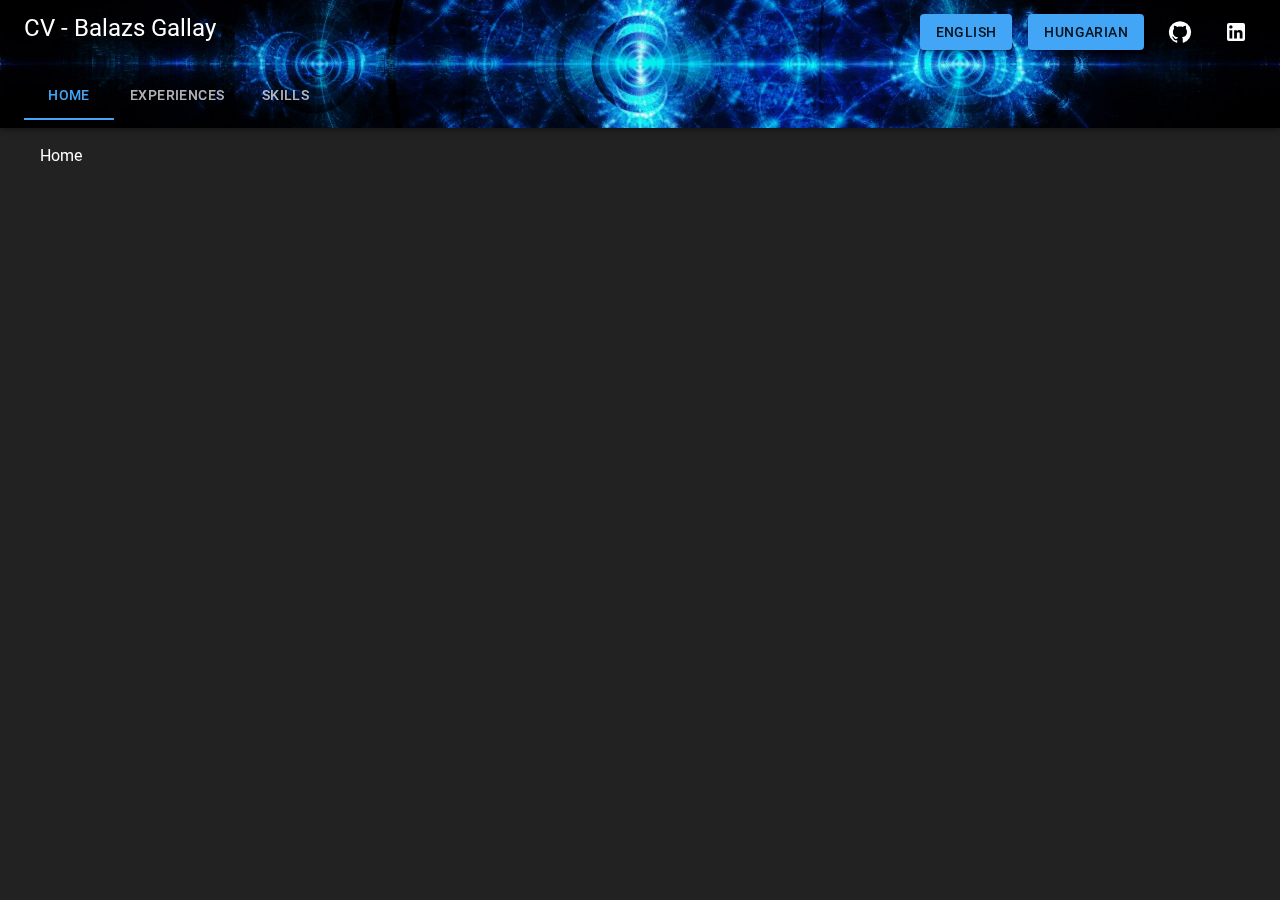
==== cv/index.html @ 75e8add3 "Updated CV files from ref e1e57a3357de95a9c40e826253fbd08ec654355c" ====
<!doctype html>
<html lang="en">
  <head>
    <meta charset="UTF-8" />
    <meta name="viewport" content="width=device-width, initial-scale=1.0" />
    <title>CV</title>
    <script type="module" crossorigin src="/cv/assets/index-D2otqBF9.js"></script>
    <link rel="stylesheet" crossorigin href="/cv/assets/index-BlYhr81w.css">
  </head>
  <body>
    <div id="root"></div>
  </body>
</html>
---- cv/assets/index-BlYhr81w.css ----
@font-face{font-family:Roboto;font-style:normal;font-display:swap;font-weight:300;src:url(/cv/assets/roboto-cyrillic-ext-300-normal-TzZWIuiO.woff2) format("woff2"),url(/cv/assets/roboto-cyrillic-ext-300-normal-C7AGhuC_.woff) format("woff");unicode-range:U+0460-052F,U+1C80-1C88,U+20B4,U+2DE0-2DFF,U+A640-A69F,U+FE2E-FE2F}@font-face{font-family:Roboto;font-style:normal;font-display:swap;font-weight:300;src:url(/cv/assets/roboto-cyrillic-300-normal-D6mjswgs.woff2) format("woff2"),url(/cv/assets/roboto-cyrillic-300-normal-UX5PCucy.woff) format("woff");unicode-range:U+0301,U+0400-045F,U+0490-0491,U+04B0-04B1,U+2116}@font-face{font-family:Roboto;font-style:normal;font-display:swap;font-weight:300;src:url([data-uri]) format("woff2"),url([data-uri]) format("woff");unicode-range:U+1F00-1FFF}@font-face{font-family:Roboto;font-style:normal;font-display:swap;font-weight:300;src:url(/cv/assets/roboto-greek-300-normal-ndiuWqED.woff2) format("woff2"),url(/cv/assets/roboto-greek-300-normal-Dgbe-dnN.woff) format("woff");unicode-range:U+0370-0377,U+037A-037F,U+0384-038A,U+038C,U+038E-03A1,U+03A3-03FF}@font-face{font-family:Roboto;font-style:normal;font-display:swap;font-weight:300;src:url(/cv/assets/roboto-vietnamese-300-normal-CnPrVvBs.woff2) format("woff2"),url(/cv/assets/roboto-vietnamese-300-normal-DOxDZ6bW.woff) format("woff");unicode-range:U+0102-0103,U+0110-0111,U+0128-0129,U+0168-0169,U+01A0-01A1,U+01AF-01B0,U+0300-0301,U+0303-0304,U+0308-0309,U+0323,U+0329,U+1EA0-1EF9,U+20AB}@font-face{font-family:Roboto;font-style:normal;font-display:swap;font-weight:300;src:url(/cv/assets/roboto-latin-ext-300-normal-DEsNdRC-.woff2) format("woff2"),url(/cv/assets/roboto-latin-ext-300-normal-CaUuWeqj.woff) format("woff");unicode-range:U+0100-02AF,U+0304,U+0308,U+0329,U+1E00-1E9F,U+1EF2-1EFF,U+2020,U+20A0-20AB,U+20AD-20C0,U+2113,U+2C60-2C7F,U+A720-A7FF}@font-face{font-family:Roboto;font-style:normal;font-display:swap;font-weight:300;src:url(/cv/assets/roboto-latin-300-normal-ThHrQhYb.woff2) format("woff2"),url(/cv/assets/roboto-latin-300-normal-lq7MgJXa.woff) format("woff");unicode-range:U+0000-00FF,U+0131,U+0152-0153,U+02BB-02BC,U+02C6,U+02DA,U+02DC,U+0304,U+0308,U+0329,U+2000-206F,U+2074,U+20AC,U+2122,U+2191,U+2193,U+2212,U+2215,U+FEFF,U+FFFD}@font-face{font-family:Roboto;font-style:normal;font-display:swap;font-weight:400;src:url(/cv/assets/roboto-cyrillic-ext-400-normal-DORK9bGA.woff2) format("woff2"),url(/cv/assets/roboto-cyrillic-ext-400-normal--KougVX-.woff) format("woff");unicode-range:U+0460-052F,U+1C80-1C88,U+20B4,U+2DE0-2DFF,U+A640-A69F,U+FE2E-FE2F}@font-face{font-family:Roboto;font-style:normal;font-display:swap;font-weight:400;src:url(/cv/assets/roboto-cyrillic-400-normal-DVDTZtmW.woff2) format("woff2"),url(/cv/assets/roboto-cyrillic-400-normal-DCQqOlfN.woff) format("woff");unicode-range:U+0301,U+0400-045F,U+0490-0491,U+04B0-04B1,U+2116}@font-face{font-family:Roboto;font-style:normal;font-display:swap;font-weight:400;src:url([data-uri]) format("woff2"),url([data-uri]) format("woff");unicode-range:U+1F00-1FFF}@font-face{font-family:Roboto;font-style:normal;font-display:swap;font-weight:400;src:url(/cv/assets/roboto-greek-400-normal-BRWHCUYo.woff2) format("woff2"),url(/cv/assets/roboto-greek-400-normal-BnGNaKeW.woff) format("woff");unicode-range:U+0370-0377,U+037A-037F,U+0384-038A,U+038C,U+038E-03A1,U+03A3-03FF}@font-face{font-family:Roboto;font-style:normal;font-display:swap;font-weight:400;src:url(/cv/assets/roboto-vietnamese-400-normal-kCRe3VZk.woff2) format("woff2"),url(/cv/assets/roboto-vietnamese-400-normal-BkEBOAV9.woff) format("woff");unicode-range:U+0102-0103,U+0110-0111,U+0128-0129,U+0168-0169,U+01A0-01A1,U+01AF-01B0,U+0300-0301,U+0303-0304,U+0308-0309,U+0323,U+0329,U+1EA0-1EF9,U+20AB}@font-face{font-family:Roboto;font-style:normal;font-display:swap;font-weight:400;src:url(/cv/assets/roboto-latin-ext-400-normal-4bLplyDh.woff2) format("woff2"),url(/cv/assets/roboto-latin-ext-400-normal-DloBNwoc.woff) format("woff");unicode-range:U+0100-02AF,U+0304,U+0308,U+0329,U+1E00-1E9F,U+1EF2-1EFF,U+2020,U+20A0-20AB,U+20AD-20C0,U+2113,U+2C60-2C7F,U+A720-A7FF}@font-face{font-family:Roboto;font-style:normal;font-display:swap;font-weight:400;src:url(/cv/assets/roboto-latin-400-normal-mTIRXP6Y.woff2) format("woff2"),url(/cv/assets/roboto-latin-400-normal-BU1SoK4h.woff) format("woff");unicode-range:U+0000-00FF,U+0131,U+0152-0153,U+02BB-02BC,U+02C6,U+02DA,U+02DC,U+0304,U+0308,U+0329,U+2000-206F,U+2074,U+20AC,U+2122,U+2191,U+2193,U+2212,U+2215,U+FEFF,U+FFFD}@font-face{font-family:Roboto;font-style:normal;font-display:swap;font-weight:500;src:url(/cv/assets/roboto-cyrillic-ext-500-normal-G9W8hgzQ.woff2) format("woff2"),url(/cv/assets/roboto-cyrillic-ext-500-normal-sraxM_lR.woff) format("woff");unicode-range:U+0460-052F,U+1C80-1C88,U+20B4,U+2DE0-2DFF,U+A640-A69F,U+FE2E-FE2F}@font-face{font-family:Roboto;font-style:normal;font-display:swap;font-weight:500;src:url(/cv/assets/roboto-cyrillic-500-normal-DAkZhMOh.woff2) format("woff2"),url(/cv/assets/roboto-cyrillic-500-normal-QpWeYsca.woff) format("woff");unicode-range:U+0301,U+0400-045F,U+0490-0491,U+04B0-04B1,U+2116}@font-face{font-family:Roboto;font-style:normal;font-display:swap;font-weight:500;src:url([data-uri]) format("woff2"),url([data-uri]) format("woff");unicode-range:U+1F00-1FFF}@font-face{font-family:Roboto;font-style:normal;font-display:swap;font-weight:500;src:url(/cv/assets/roboto-greek-500-normal-CpESfwfG.woff2) format("woff2"),url(/cv/assets/roboto-greek-500-normal-CVjdsdX9.woff) format("woff");unicode-range:U+0370-0377,U+037A-037F,U+0384-038A,U+038C,U+038E-03A1,U+03A3-03FF}@font-face{font-family:Roboto;font-style:normal;font-display:swap;font-weight:500;src:url(/cv/assets/roboto-vietnamese-500-normal-CcijQRVW.woff2) format("woff2"),url(/cv/assets/roboto-vietnamese-500-normal-Bwg8Dbh6.woff) format("woff");unicode-range:U+0102-0103,U+0110-0111,U+0128-0129,U+0168-0169,U+01A0-01A1,U+01AF-01B0,U+0300-0301,U+0303-0304,U+0308-0309,U+0323,U+0329,U+1EA0-1EF9,U+20AB}@font-face{font-family:Roboto;font-style:normal;font-display:swap;font-weight:500;src:url(/cv/assets/roboto-latin-ext-500-normal-BWKy6SgX.woff2) format("woff2"),url(/cv/assets/roboto-latin-ext-500-normal-B9pAx_JH.woff) format("woff");unicode-range:U+0100-02AF,U+0304,U+0308,U+0329,U+1E00-1E9F,U+1EF2-1EFF,U+2020,U+20A0-20AB,U+20AD-20C0,U+2113,U+2C60-2C7F,U+A720-A7FF}@font-face{font-family:Roboto;font-style:normal;font-display:swap;font-weight:500;src:url(/cv/assets/roboto-latin-500-normal-Dxdx3aXO.woff2) format("woff2"),url(/cv/assets/roboto-latin-500-normal-Dcm-rhWF.woff) format("woff");unicode-range:U+0000-00FF,U+0131,U+0152-0153,U+02BB-02BC,U+02C6,U+02DA,U+02DC,U+0304,U+0308,U+0329,U+2000-206F,U+2074,U+20AC,U+2122,U+2191,U+2193,U+2212,U+2215,U+FEFF,U+FFFD}@font-face{font-family:Roboto;font-style:normal;font-display:swap;font-weight:700;src:url(/cv/assets/roboto-cyrillic-ext-700-normal-CsrCEJIc.woff2) format("woff2"),url(/cv/assets/roboto-cyrillic-ext-700-normal-dDOtDc5i.woff) format("woff");unicode-range:U+0460-052F,U+1C80-1C88,U+20B4,U+2DE0-2DFF,U+A640-A69F,U+FE2E-FE2F}@font-face{font-family:Roboto;font-style:normal;font-display:swap;font-weight:700;src:url(/cv/assets/roboto-cyrillic-700-normal-B5ZBKWCH.woff2) format("woff2"),url(/cv/assets/roboto-cyrillic-700-normal-DAIxw5xX.woff) format("woff");unicode-range:U+0301,U+0400-045F,U+0490-0491,U+04B0-04B1,U+2116}@font-face{font-family:Roboto;font-style:normal;font-display:swap;font-weight:700;src:url([data-uri]) format("woff2"),url([data-uri]) format("woff");unicode-range:U+1F00-1FFF}@font-face{font-family:Roboto;font-style:normal;font-display:swap;font-weight:700;src:url(/cv/assets/roboto-greek-700-normal-Cc2Tq8FV.woff2) format("woff2"),url(/cv/assets/roboto-greek-700-normal-CjuTpGfE.woff) format("woff");unicode-range:U+0370-0377,U+037A-037F,U+0384-038A,U+038C,U+038E-03A1,U+03A3-03FF}@font-face{font-family:Roboto;font-style:normal;font-display:swap;font-weight:700;src:url(/cv/assets/roboto-vietnamese-700-normal-SekShQfT.woff2) format("woff2"),url(/cv/assets/roboto-vietnamese-700-normal-Mc0c6qif.woff) format("woff");unicode-range:U+0102-0103,U+0110-0111,U+0128-0129,U+0168-0169,U+01A0-01A1,U+01AF-01B0,U+0300-0301,U+0303-0304,U+0308-0309,U+0323,U+0329,U+1EA0-1EF9,U+20AB}@font-face{font-family:Roboto;font-style:normal;font-display:swap;font-weight:700;src:url(/cv/assets/roboto-latin-ext-700-normal-BYGCo3Go.woff2) format("woff2"),url(/cv/assets/roboto-latin-ext-700-normal-DwUXTeTv.woff) format("woff");unicode-range:U+0100-02AF,U+0304,U+0308,U+0329,U+1E00-1E9F,U+1EF2-1EFF,U+2020,U+20A0-20AB,U+20AD-20C0,U+2113,U+2C60-2C7F,U+A720-A7FF}@font-face{font-family:Roboto;font-style:normal;font-display:swap;font-weight:700;src:url(/cv/assets/roboto-latin-700-normal-CeM5gOv8.woff2) format("woff2"),url(/cv/assets/roboto-latin-700-normal-Bh431LEL.woff) format("woff");unicode-range:U+0000-00FF,U+0131,U+0152-0153,U+02BB-02BC,U+02C6,U+02DA,U+02DC,U+0304,U+0308,U+0329,U+2000-206F,U+2074,U+20AC,U+2122,U+2191,U+2193,U+2212,U+2215,U+FEFF,U+FFFD}
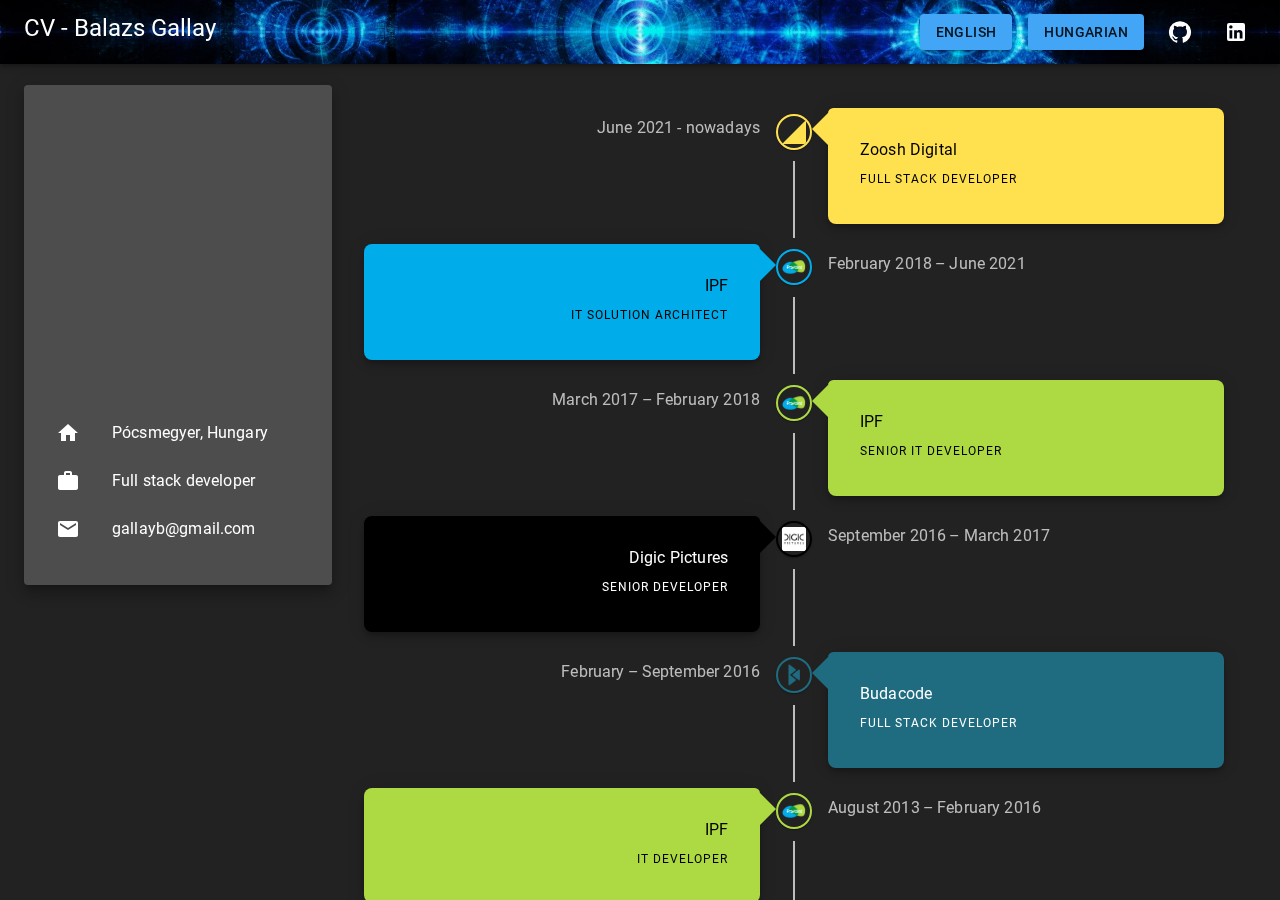
==== commit de06f8d5: "Updated CV files from ref 28e1eb4ee0c3bd69cfb9f73ea459c5a75b40cf95" ====
--- a/cv/index.html
+++ b/cv/index.html
@@ -4,8 +4,8 @@
     <meta charset="UTF-8" />
     <meta name="viewport" content="width=device-width, initial-scale=1.0" />
     <title>CV</title>
-    <script type="module" crossorigin src="/cv/assets/index-D2otqBF9.js"></script>
-    <link rel="stylesheet" crossorigin href="/cv/assets/index-BlYhr81w.css">
+    <script type="module" crossorigin src="/cv/assets/index-BBRYZzv4.js"></script>
+    <link rel="stylesheet" crossorigin href="/cv/assets/index-CSZJBBol.css">
   </head>
   <body>
     <div id="root"></div>
--- a/cv/assets/index-CSZJBBol.css
+++ b/cv/assets/index-CSZJBBol.css
@@ -0,0 +1 @@
+@font-face{font-family:Roboto;font-style:normal;font-display:swap;font-weight:300;src:url(/cv/assets/roboto-cyrillic-ext-300-normal-TzZWIuiO.woff2) format("woff2"),url(/cv/assets/roboto-cyrillic-ext-300-normal-C7AGhuC_.woff) format("woff");unicode-range:U+0460-052F,U+1C80-1C88,U+20B4,U+2DE0-2DFF,U+A640-A69F,U+FE2E-FE2F}@font-face{font-family:Roboto;font-style:normal;font-display:swap;font-weight:300;src:url(/cv/assets/roboto-cyrillic-300-normal-D6mjswgs.woff2) format("woff2"),url(/cv/assets/roboto-cyrillic-300-normal-UX5PCucy.woff) format("woff");unicode-range:U+0301,U+0400-045F,U+0490-0491,U+04B0-04B1,U+2116}@font-face{font-family:Roboto;font-style:normal;font-display:swap;font-weight:300;src:url([data-uri]) format("woff2"),url([data-uri]) format("woff");unicode-range:U+1F00-1FFF}@font-face{font-family:Roboto;font-style:normal;font-display:swap;font-weight:300;src:url(/cv/assets/roboto-greek-300-normal-ndiuWqED.woff2) format("woff2"),url(/cv/assets/roboto-greek-300-normal-Dgbe-dnN.woff) format("woff");unicode-range:U+0370-0377,U+037A-037F,U+0384-038A,U+038C,U+038E-03A1,U+03A3-03FF}@font-face{font-family:Roboto;font-style:normal;font-display:swap;font-weight:300;src:url(/cv/assets/roboto-vietnamese-300-normal-CnPrVvBs.woff2) format("woff2"),url(/cv/assets/roboto-vietnamese-300-normal-DOxDZ6bW.woff) format("woff");unicode-range:U+0102-0103,U+0110-0111,U+0128-0129,U+0168-0169,U+01A0-01A1,U+01AF-01B0,U+0300-0301,U+0303-0304,U+0308-0309,U+0323,U+0329,U+1EA0-1EF9,U+20AB}@font-face{font-family:Roboto;font-style:normal;font-display:swap;font-weight:300;src:url(/cv/assets/roboto-latin-ext-300-normal-DEsNdRC-.woff2) format("woff2"),url(/cv/assets/roboto-latin-ext-300-normal-CaUuWeqj.woff) format("woff");unicode-range:U+0100-02AF,U+0304,U+0308,U+0329,U+1E00-1E9F,U+1EF2-1EFF,U+2020,U+20A0-20AB,U+20AD-20C0,U+2113,U+2C60-2C7F,U+A720-A7FF}@font-face{font-family:Roboto;font-style:normal;font-display:swap;font-weight:300;src:url(/cv/assets/roboto-latin-300-normal-ThHrQhYb.woff2) format("woff2"),url(/cv/assets/roboto-latin-300-normal-lq7MgJXa.woff) format("woff");unicode-range:U+0000-00FF,U+0131,U+0152-0153,U+02BB-02BC,U+02C6,U+02DA,U+02DC,U+0304,U+0308,U+0329,U+2000-206F,U+2074,U+20AC,U+2122,U+2191,U+2193,U+2212,U+2215,U+FEFF,U+FFFD}@font-face{font-family:Roboto;font-style:normal;font-display:swap;font-weight:400;src:url(/cv/assets/roboto-cyrillic-ext-400-normal-DORK9bGA.woff2) format("woff2"),url(/cv/assets/roboto-cyrillic-ext-400-normal--KougVX-.woff) format("woff");unicode-range:U+0460-052F,U+1C80-1C88,U+20B4,U+2DE0-2DFF,U+A640-A69F,U+FE2E-FE2F}@font-face{font-family:Roboto;font-style:normal;font-display:swap;font-weight:400;src:url(/cv/assets/roboto-cyrillic-400-normal-DVDTZtmW.woff2) format("woff2"),url(/cv/assets/roboto-cyrillic-400-normal-DCQqOlfN.woff) format("woff");unicode-range:U+0301,U+0400-045F,U+0490-0491,U+04B0-04B1,U+2116}@font-face{font-family:Roboto;font-style:normal;font-display:swap;font-weight:400;src:url([data-uri]) format("woff2"),url([data-uri]) format("woff");unicode-range:U+1F00-1FFF}@font-face{font-family:Roboto;font-style:normal;font-display:swap;font-weight:400;src:url(/cv/assets/roboto-greek-400-normal-BRWHCUYo.woff2) format("woff2"),url(/cv/assets/roboto-greek-400-normal-BnGNaKeW.woff) format("woff");unicode-range:U+0370-0377,U+037A-037F,U+0384-038A,U+038C,U+038E-03A1,U+03A3-03FF}@font-face{font-family:Roboto;font-style:normal;font-display:swap;font-weight:400;src:url(/cv/assets/roboto-vietnamese-400-normal-kCRe3VZk.woff2) format("woff2"),url(/cv/assets/roboto-vietnamese-400-normal-BkEBOAV9.woff) format("woff");unicode-range:U+0102-0103,U+0110-0111,U+0128-0129,U+0168-0169,U+01A0-01A1,U+01AF-01B0,U+0300-0301,U+0303-0304,U+0308-0309,U+0323,U+0329,U+1EA0-1EF9,U+20AB}@font-face{font-family:Roboto;font-style:normal;font-display:swap;font-weight:400;src:url(/cv/assets/roboto-latin-ext-400-normal-4bLplyDh.woff2) format("woff2"),url(/cv/assets/roboto-latin-ext-400-normal-DloBNwoc.woff) format("woff");unicode-range:U+0100-02AF,U+0304,U+0308,U+0329,U+1E00-1E9F,U+1EF2-1EFF,U+2020,U+20A0-20AB,U+20AD-20C0,U+2113,U+2C60-2C7F,U+A720-A7FF}@font-face{font-family:Roboto;font-style:normal;font-display:swap;font-weight:400;src:url(/cv/assets/roboto-latin-400-normal-mTIRXP6Y.woff2) format("woff2"),url(/cv/assets/roboto-latin-400-normal-BU1SoK4h.woff) format("woff");unicode-range:U+0000-00FF,U+0131,U+0152-0153,U+02BB-02BC,U+02C6,U+02DA,U+02DC,U+0304,U+0308,U+0329,U+2000-206F,U+2074,U+20AC,U+2122,U+2191,U+2193,U+2212,U+2215,U+FEFF,U+FFFD}@font-face{font-family:Roboto;font-style:normal;font-display:swap;font-weight:500;src:url(/cv/assets/roboto-cyrillic-ext-500-normal-G9W8hgzQ.woff2) format("woff2"),url(/cv/assets/roboto-cyrillic-ext-500-normal-sraxM_lR.woff) format("woff");unicode-range:U+0460-052F,U+1C80-1C88,U+20B4,U+2DE0-2DFF,U+A640-A69F,U+FE2E-FE2F}@font-face{font-family:Roboto;font-style:normal;font-display:swap;font-weight:500;src:url(/cv/assets/roboto-cyrillic-500-normal-DAkZhMOh.woff2) format("woff2"),url(/cv/assets/roboto-cyrillic-500-normal-QpWeYsca.woff) format("woff");unicode-range:U+0301,U+0400-045F,U+0490-0491,U+04B0-04B1,U+2116}@font-face{font-family:Roboto;font-style:normal;font-display:swap;font-weight:500;src:url([data-uri]) format("woff2"),url([data-uri]) format("woff");unicode-range:U+1F00-1FFF}@font-face{font-family:Roboto;font-style:normal;font-display:swap;font-weight:500;src:url(/cv/assets/roboto-greek-500-normal-CpESfwfG.woff2) format("woff2"),url(/cv/assets/roboto-greek-500-normal-CVjdsdX9.woff) format("woff");unicode-range:U+0370-0377,U+037A-037F,U+0384-038A,U+038C,U+038E-03A1,U+03A3-03FF}@font-face{font-family:Roboto;font-style:normal;font-display:swap;font-weight:500;src:url(/cv/assets/roboto-vietnamese-500-normal-CcijQRVW.woff2) format("woff2"),url(/cv/assets/roboto-vietnamese-500-normal-Bwg8Dbh6.woff) format("woff");unicode-range:U+0102-0103,U+0110-0111,U+0128-0129,U+0168-0169,U+01A0-01A1,U+01AF-01B0,U+0300-0301,U+0303-0304,U+0308-0309,U+0323,U+0329,U+1EA0-1EF9,U+20AB}@font-face{font-family:Roboto;font-style:normal;font-display:swap;font-weight:500;src:url(/cv/assets/roboto-latin-ext-500-normal-BWKy6SgX.woff2) format("woff2"),url(/cv/assets/roboto-latin-ext-500-normal-B9pAx_JH.woff) format("woff");unicode-range:U+0100-02AF,U+0304,U+0308,U+0329,U+1E00-1E9F,U+1EF2-1EFF,U+2020,U+20A0-20AB,U+20AD-20C0,U+2113,U+2C60-2C7F,U+A720-A7FF}@font-face{font-family:Roboto;font-style:normal;font-display:swap;font-weight:500;src:url(/cv/assets/roboto-latin-500-normal-Dxdx3aXO.woff2) format("woff2"),url(/cv/assets/roboto-latin-500-normal-Dcm-rhWF.woff) format("woff");unicode-range:U+0000-00FF,U+0131,U+0152-0153,U+02BB-02BC,U+02C6,U+02DA,U+02DC,U+0304,U+0308,U+0329,U+2000-206F,U+2074,U+20AC,U+2122,U+2191,U+2193,U+2212,U+2215,U+FEFF,U+FFFD}@font-face{font-family:Roboto;font-style:normal;font-display:swap;font-weight:700;src:url(/cv/assets/roboto-cyrillic-ext-700-normal-CsrCEJIc.woff2) format("woff2"),url(/cv/assets/roboto-cyrillic-ext-700-normal-dDOtDc5i.woff) format("woff");unicode-range:U+0460-052F,U+1C80-1C88,U+20B4,U+2DE0-2DFF,U+A640-A69F,U+FE2E-FE2F}@font-face{font-family:Roboto;font-style:normal;font-display:swap;font-weight:700;src:url(/cv/assets/roboto-cyrillic-700-normal-B5ZBKWCH.woff2) format("woff2"),url(/cv/assets/roboto-cyrillic-700-normal-DAIxw5xX.woff) format("woff");unicode-range:U+0301,U+0400-045F,U+0490-0491,U+04B0-04B1,U+2116}@font-face{font-family:Roboto;font-style:normal;font-display:swap;font-weight:700;src:url([data-uri]) format("woff2"),url([data-uri]) format("woff");unicode-range:U+1F00-1FFF}@font-face{font-family:Roboto;font-style:normal;font-display:swap;font-weight:700;src:url(/cv/assets/roboto-greek-700-normal-Cc2Tq8FV.woff2) format("woff2"),url(/cv/assets/roboto-greek-700-normal-CjuTpGfE.woff) format("woff");unicode-range:U+0370-0377,U+037A-037F,U+0384-038A,U+038C,U+038E-03A1,U+03A3-03FF}@font-face{font-family:Roboto;font-style:normal;font-display:swap;font-weight:700;src:url(/cv/assets/roboto-vietnamese-700-normal-SekShQfT.woff2) format("woff2"),url(/cv/assets/roboto-vietnamese-700-normal-Mc0c6qif.woff) format("woff");unicode-range:U+0102-0103,U+0110-0111,U+0128-0129,U+0168-0169,U+01A0-01A1,U+01AF-01B0,U+0300-0301,U+0303-0304,U+0308-0309,U+0323,U+0329,U+1EA0-1EF9,U+20AB}@font-face{font-family:Roboto;font-style:normal;font-display:swap;font-weight:700;src:url(/cv/assets/roboto-latin-ext-700-normal-BYGCo3Go.woff2) format("woff2"),url(/cv/assets/roboto-latin-ext-700-normal-DwUXTeTv.woff) format("woff");unicode-range:U+0100-02AF,U+0304,U+0308,U+0329,U+1E00-1E9F,U+1EF2-1EFF,U+2020,U+20A0-20AB,U+20AD-20C0,U+2113,U+2C60-2C7F,U+A720-A7FF}@font-face{font-family:Roboto;font-style:normal;font-display:swap;font-weight:700;src:url(/cv/assets/roboto-latin-700-normal-CeM5gOv8.woff2) format("woff2"),url(/cv/assets/roboto-latin-700-normal-Bh431LEL.woff) format("woff");unicode-range:U+0000-00FF,U+0131,U+0152-0153,U+02BB-02BC,U+02C6,U+02DA,U+02DC,U+0304,U+0308,U+0329,U+2000-206F,U+2074,U+20AC,U+2122,U+2191,U+2193,U+2212,U+2215,U+FEFF,U+FFFD}body{overflow-y:scroll}
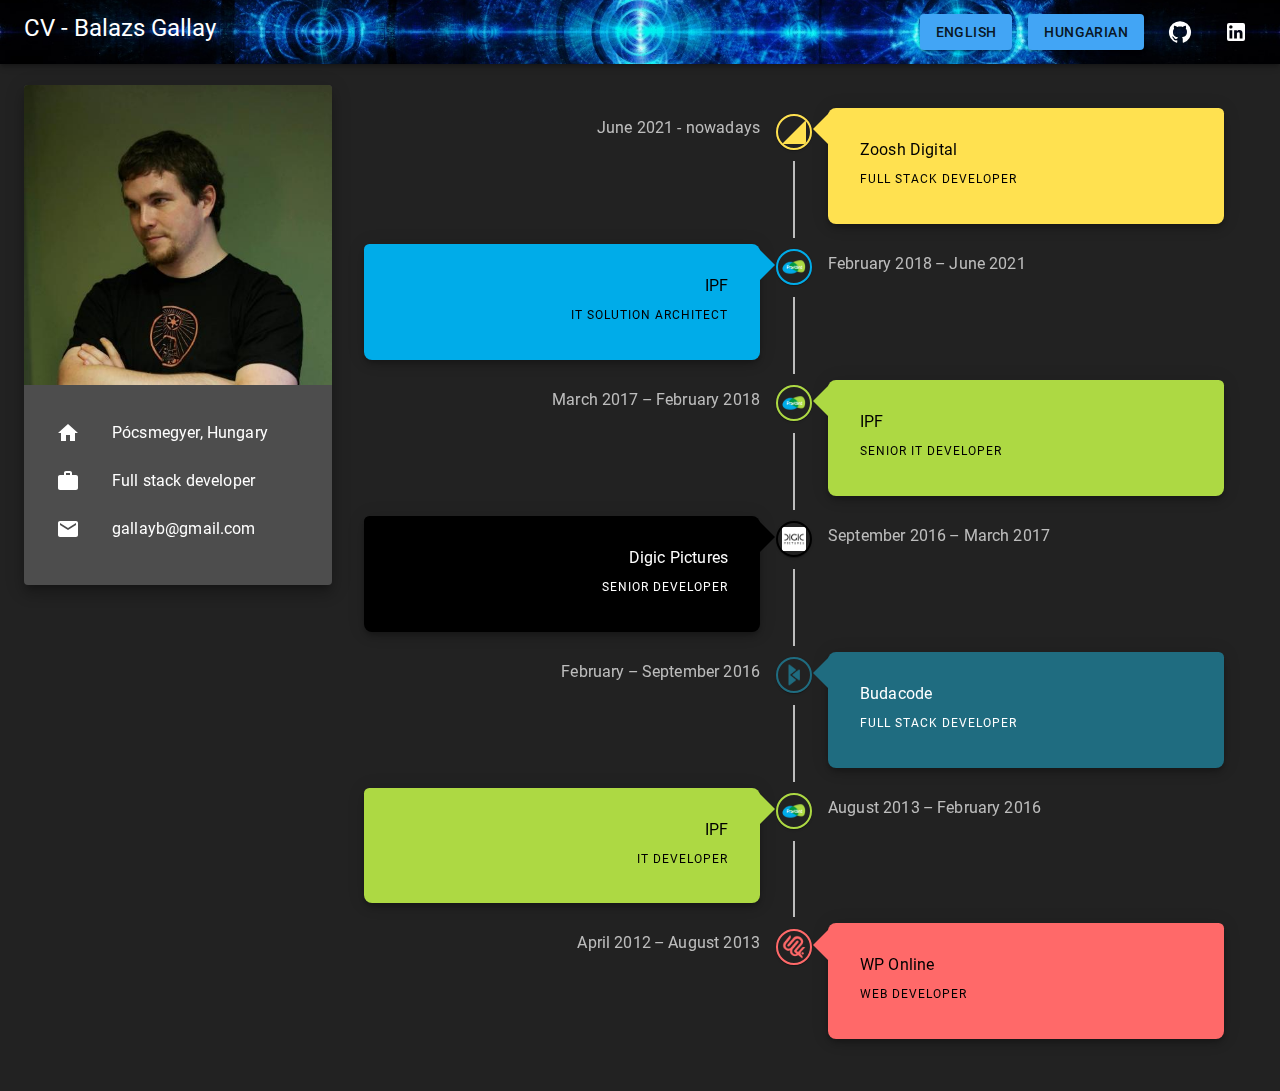
==== commit b4195cea: "Updated CV files from ref 8e9963f05a4aeecef71524eb09180437d04517c6" ====
--- a/cv/index.html
+++ b/cv/index.html
@@ -4,7 +4,7 @@
     <meta charset="UTF-8" />
     <meta name="viewport" content="width=device-width, initial-scale=1.0" />
     <title>CV</title>
-    <script type="module" crossorigin src="/cv/assets/index-BBRYZzv4.js"></script>
+    <script type="module" crossorigin src="/cv/assets/index-CWnmVCdC.js"></script>
     <link rel="stylesheet" crossorigin href="/cv/assets/index-CSZJBBol.css">
   </head>
   <body>
